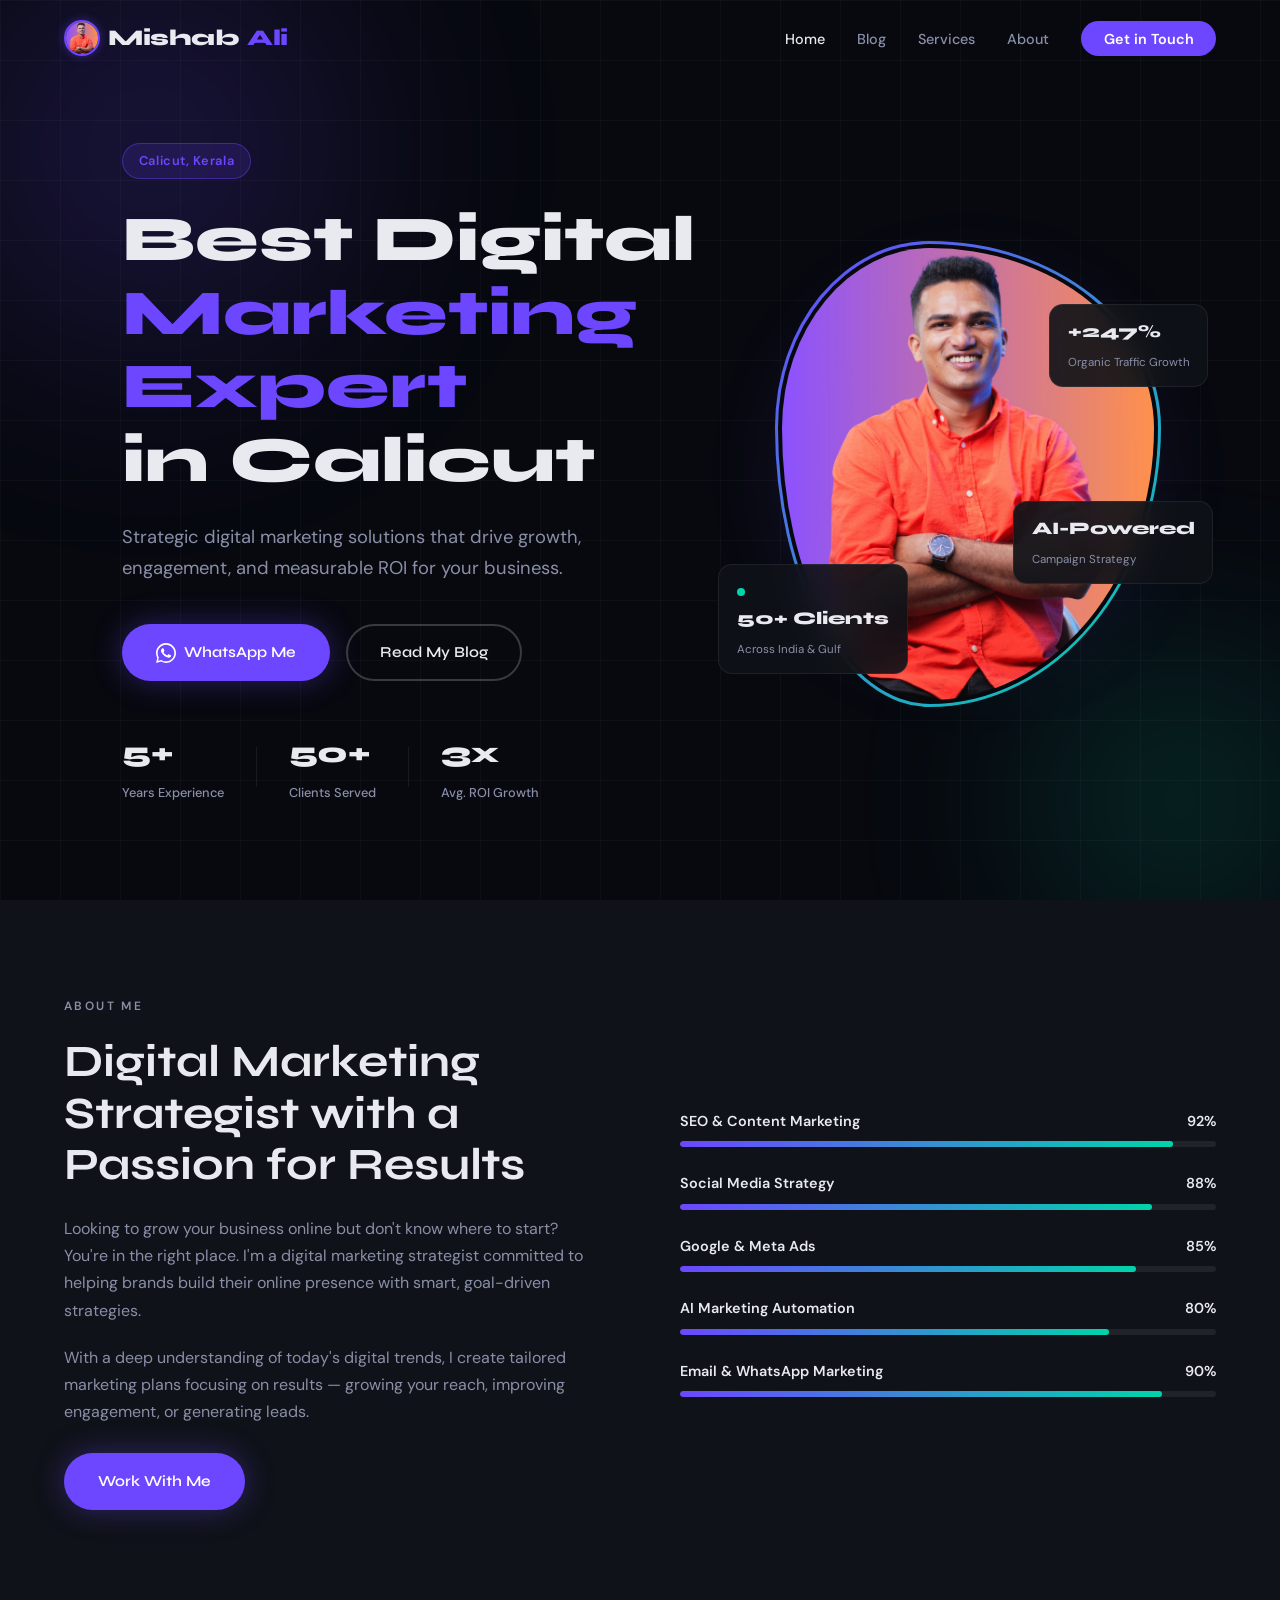
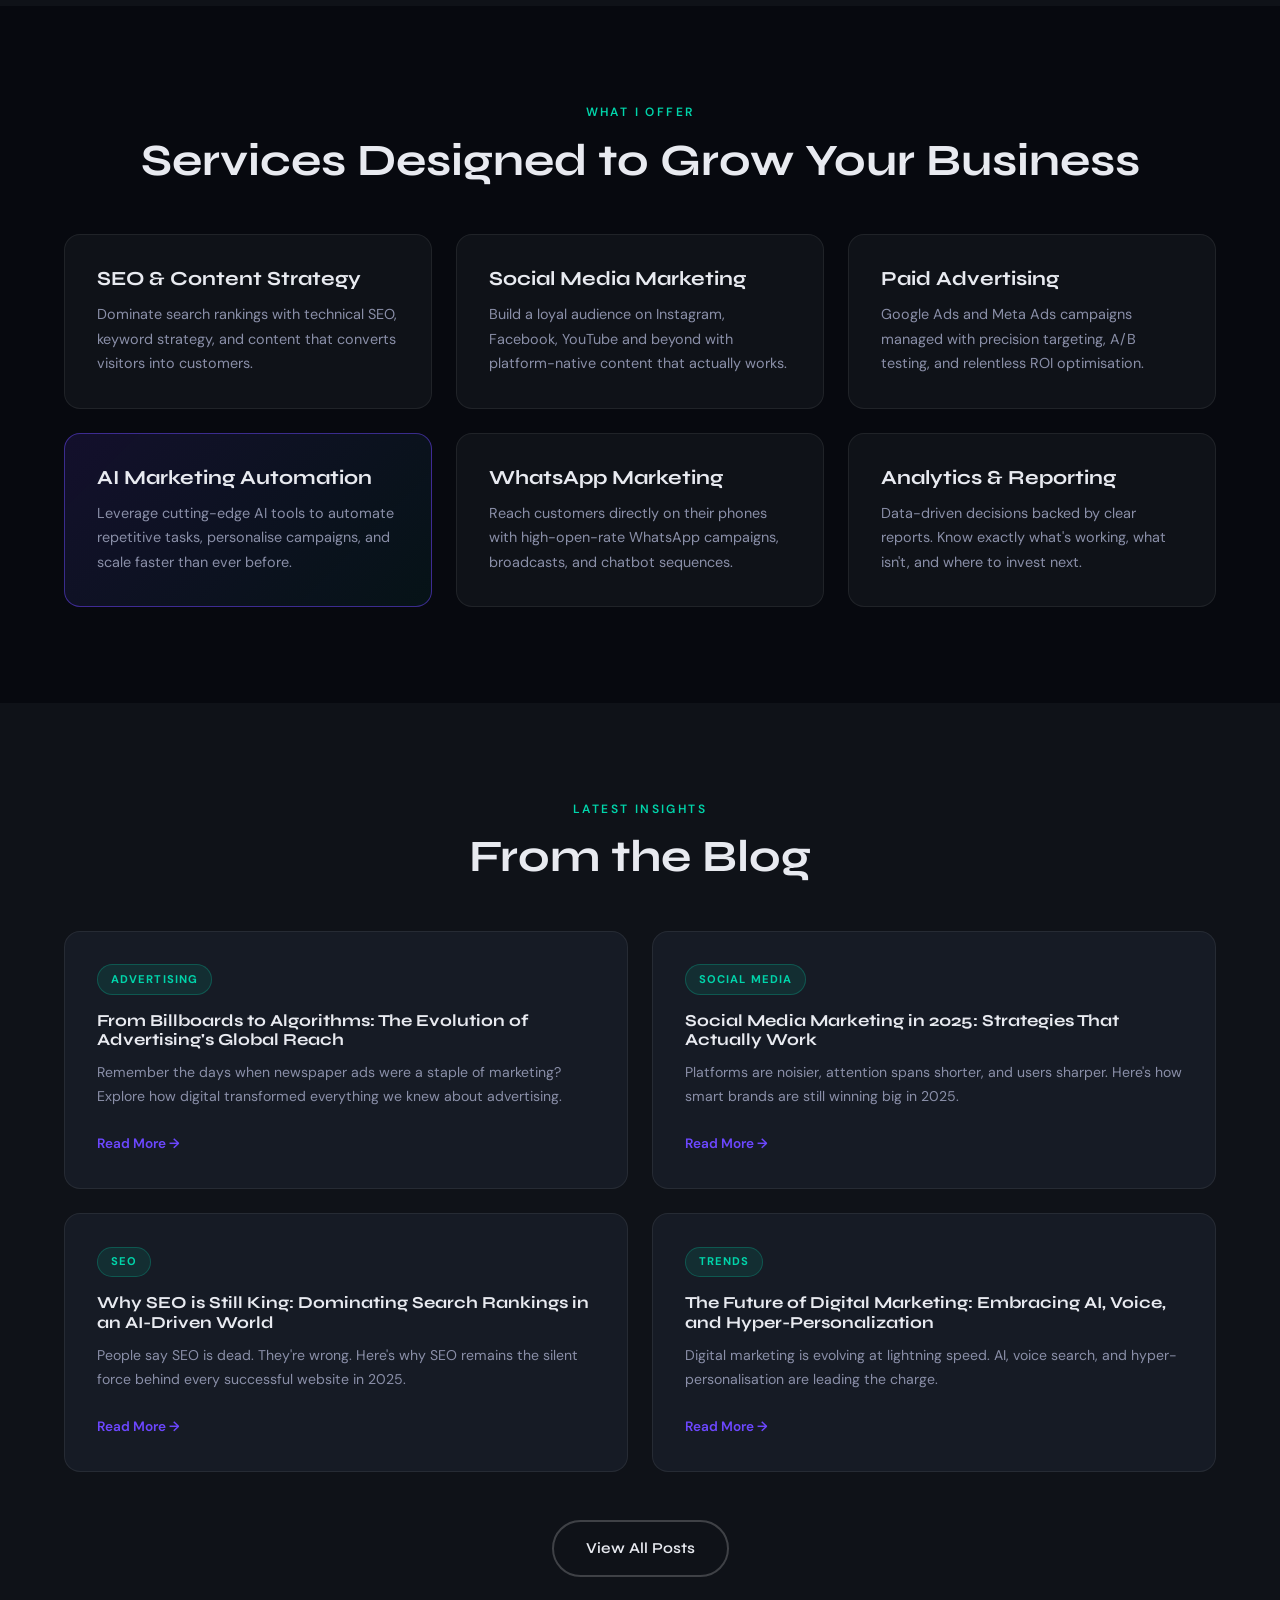
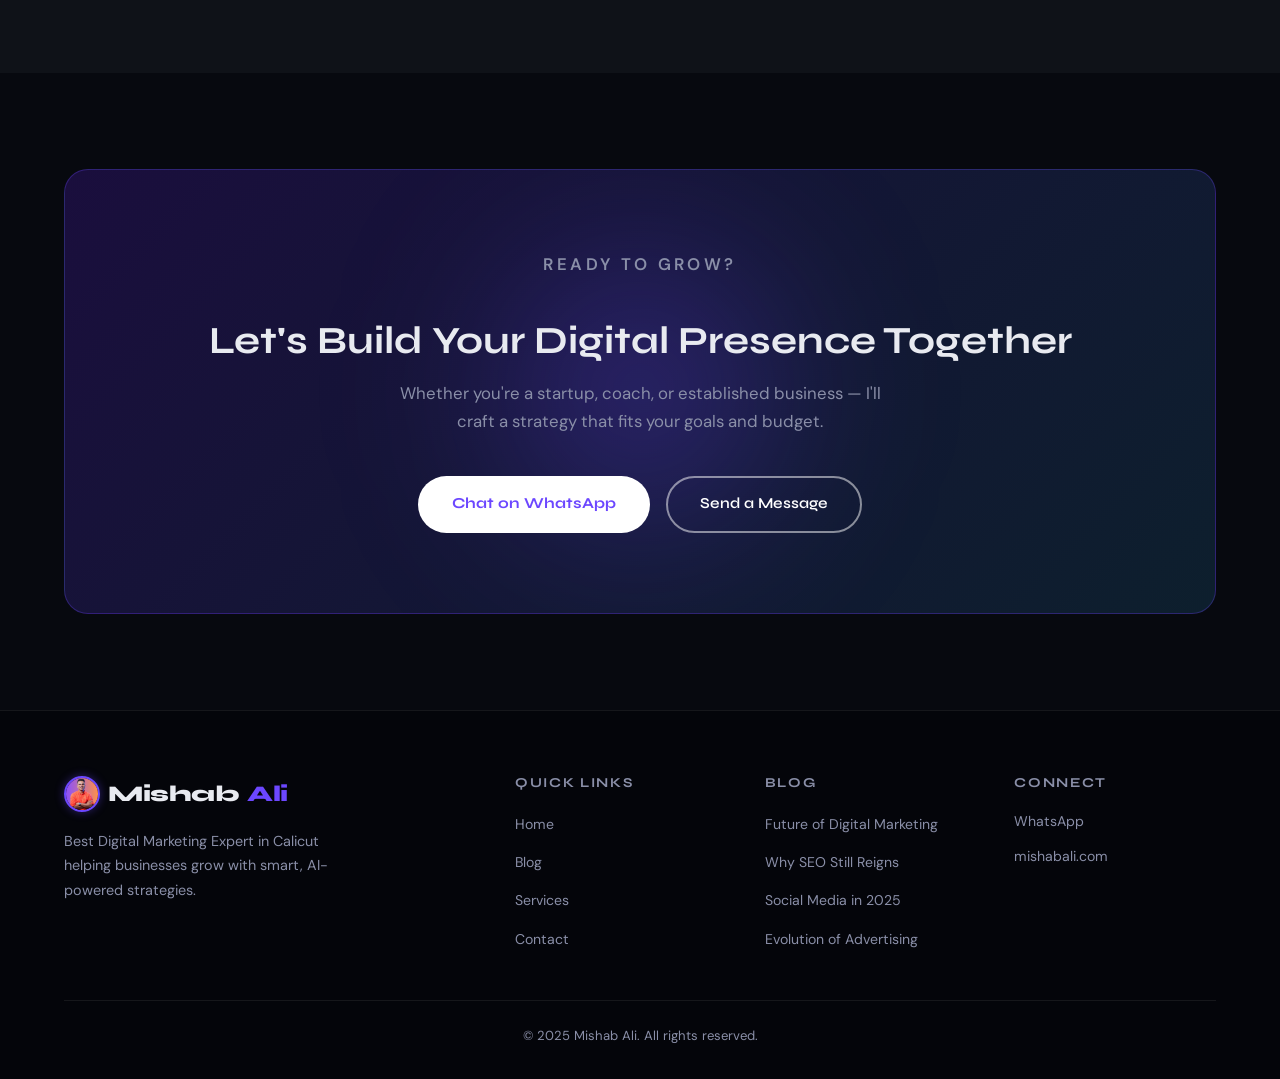
==== index.html @ 14d07e1b "Update index.html blog" ====
<!DOCTYPE html>
<html lang="en">
<head>
  <meta charset="UTF-8" />
  <meta name="viewport" content="width=device-width, initial-scale=1.0" />
  <meta name="description" content="Best Digital Marketing Expert in Calicut – Mishab Ali. Strategic digital marketing solutions that drive growth, engagement, and measurable ROI." />
  <meta name="keywords" content="digital marketing expert calicut, freelance digital marketing strategist calicut, SEO, social media marketing Kerala" />
  <meta property="og:title" content="Mishab Ali – Digital Marketing Expert in Calicut" />
  <meta property="og:description" content="Strategic digital marketing solutions that drive growth, engagement, and measurable ROI." />
  <meta property="og:type" content="website" />
  <title>Mishab Ali | Best Digital Marketing Expert in Calicut</title>
  <link rel="icon" type="image/png" href="[data-uri]" />
  <link rel="preconnect" href="https://fonts.googleapis.com" />
  <link href="https://fonts.googleapis.com/css2?family=Syne:wght@400;600;700;800&family=DM+Sans:ital,wght@0,300;0,400;0,500;1,300&display=swap" rel="stylesheet" />
  <style>
:root {
  --clr-bg: #07090f;
  --clr-surface: #0f1218;
  --clr-surface2: #161b25;
  --clr-accent: #6c47ff;
  --clr-accent2: #00d4aa;
  --clr-text: #e8eaf0;
  --clr-muted: #8a8fa8;
  --clr-border: rgba(255,255,255,0.07);
  --font-display: 'Syne', sans-serif;
  --font-body: 'DM Sans', sans-serif;
  --radius: 16px;
  --transition: 0.3s cubic-bezier(0.4,0,0.2,1);
}

*, *::before, *::after { box-sizing: border-box; margin: 0; padding: 0; }
html { scroll-behavior: smooth; font-size: 16px; }
body {
  background: var(--clr-bg);
  color: var(--clr-text);
  font-family: var(--font-body);
  line-height: 1.7;
  overflow-x: hidden;
}
a { color: inherit; text-decoration: none; }
img { max-width: 100%; display: block; }
ul { list-style: none; }

.container { width: 90%; max-width: 1200px; margin: 0 auto; }
.section { padding: 6rem 0; }
.center { text-align: center; }

h1, h2, h3, h4 { font-family: var(--font-display); line-height: 1.15; }
h1 { font-size: clamp(2.4rem, 5vw, 4.2rem); font-weight: 800; }
h2 { font-size: clamp(1.8rem, 3.5vw, 2.8rem); font-weight: 700; }
h3 { font-size: 1.25rem; font-weight: 700; }

.section-label {
  font-size: 0.75rem; font-weight: 600; letter-spacing: 0.2em;
  text-transform: uppercase; color: var(--clr-accent2);
  margin-bottom: 0.75rem; display: block;
}
.section-title { margin-bottom: 3rem; color: var(--clr-text); }
.accent { color: var(--clr-accent); }

.btn {
  display: inline-flex; align-items: center; gap: 0.5rem;
  padding: 0.85rem 2rem; border-radius: 50px;
  font-family: var(--font-display); font-weight: 600; font-size: 0.95rem;
  cursor: pointer; transition: var(--transition); border: 2px solid transparent; white-space: nowrap;
}
.btn-primary { background: var(--clr-accent); color: #fff; box-shadow: 0 0 30px rgba(108,71,255,0.35); }
.btn-primary:hover { background: #7e5fff; box-shadow: 0 0 45px rgba(108,71,255,0.55); transform: translateY(-2px); }
.btn-outline { border-color: rgba(255,255,255,0.2); color: var(--clr-text); background: transparent; }
.btn-outline:hover { border-color: var(--clr-accent); color: var(--clr-accent); transform: translateY(-2px); }
.btn-white { background: #fff; color: var(--clr-accent); font-weight: 700; }
.btn-white:hover { background: #f0edff; transform: translateY(-2px); }
.btn-outline-white { border-color: rgba(255,255,255,0.5); color: #fff; }
.btn-outline-white:hover { border-color: #fff; background: rgba(255,255,255,0.1); transform: translateY(-2px); }

/* NAVBAR */
.navbar {
  position: fixed; top: 0; left: 0; right: 0; z-index: 1000;
  padding: 1.2rem 0; transition: var(--transition);
}
.navbar.scrolled {
  background: rgba(7,9,15,0.92); backdrop-filter: blur(20px);
  padding: 0.8rem 0; border-bottom: 1px solid var(--clr-border);
}
.nav-inner {
  width: 90%; max-width: 1200px; margin: 0 auto;
  display: flex; align-items: center; justify-content: space-between;
}
.logo {
  font-family: var(--font-display); font-size: 1.4rem; font-weight: 800;
  letter-spacing: -0.02em; color: var(--clr-text);
  display: flex; align-items: center; gap: 0.5rem;
}
.logo span { color: var(--clr-accent); }
.logo-avatar {
  width: 36px; height: 36px; border-radius: 50%;
  object-fit: cover; object-position: top center;
  border: 2px solid var(--clr-accent);
  box-shadow: 0 0 10px rgba(108,71,255,0.4);
}
.nav-links { display: flex; align-items: center; gap: 2rem; }
.nav-links a { font-weight: 500; font-size: 0.9rem; color: var(--clr-muted); transition: color var(--transition); }
.nav-links a:hover, .nav-links a.active { color: var(--clr-text); }
.nav-cta {
  background: var(--clr-accent); color: #fff !important;
  padding: 0.55rem 1.4rem; border-radius: 50px; font-weight: 600 !important;
  transition: background var(--transition), box-shadow var(--transition) !important;
}
.nav-cta:hover { background: #7e5fff !important; box-shadow: 0 0 20px rgba(108,71,255,0.4); }
.hamburger { display: none; flex-direction: column; gap: 5px; background: none; border: none; cursor: pointer; padding: 0.5rem; }
.hamburger span { display: block; width: 24px; height: 2px; background: var(--clr-text); border-radius: 2px; transition: var(--transition); }

/* HERO */
.hero {
  min-height: 100vh; display: grid;
  grid-template-columns: 1fr auto;
  align-items: center;
  gap: 4rem;
  padding: 8rem 5% 5rem;
  position: relative; overflow: hidden;
  max-width: 1200px; margin: 0 auto;
}
.hero-bg {
  position: fixed; inset: 0; z-index: -1; pointer-events: none;
}
.blob {
  position: absolute; border-radius: 50%; filter: blur(100px); opacity: 0.25;
}
.blob-1 {
  width: 600px; height: 600px;
  background: radial-gradient(circle, var(--clr-accent), transparent 70%);
  top: -150px; left: -150px;
  animation: blobFloat 8s ease-in-out infinite alternate;
}
.blob-2 {
  width: 400px; height: 400px;
  background: radial-gradient(circle, var(--clr-accent2), transparent 70%);
  bottom: -100px; right: -100px;
  animation: blobFloat 10s ease-in-out infinite alternate-reverse;
}
@keyframes blobFloat {
  from { transform: translate(0,0) scale(1); }
  to   { transform: translate(30px, 40px) scale(1.1); }
}
.grid-overlay {
  position: fixed; inset: 0; z-index: -1;
  background-image:
    linear-gradient(rgba(255,255,255,0.03) 1px, transparent 1px),
    linear-gradient(90deg, rgba(255,255,255,0.03) 1px, transparent 1px);
  background-size: 60px 60px;
}

.hero-content { position: relative; z-index: 1; max-width: 620px; }
.hero-badge {
  display: inline-block; background: rgba(108,71,255,0.15);
  border: 1px solid rgba(108,71,255,0.4); color: var(--clr-accent);
  padding: 0.4rem 1rem; border-radius: 50px; font-size: 0.8rem; font-weight: 600;
  margin-bottom: 1.5rem; letter-spacing: 0.05em;
  animation: fadeUp 0.6s ease both;
}
.hero-title { margin-bottom: 1.5rem; animation: fadeUp 0.6s 0.1s ease both; }
.hero-sub {
  font-size: 1.15rem; color: var(--clr-muted); max-width: 500px;
  margin-bottom: 2.5rem; animation: fadeUp 0.6s 0.2s ease both;
}
.hero-actions {
  display: flex; gap: 1rem; flex-wrap: wrap; margin-bottom: 3rem;
  animation: fadeUp 0.6s 0.3s ease both;
}
.hero-stats {
  display: flex; align-items: center; gap: 2rem;
  animation: fadeUp 0.6s 0.4s ease both;
}
.stat { text-align: left; }
.stat strong { display: block; font-family: var(--font-display); font-size: 1.8rem; font-weight: 800; color: var(--clr-text); }
.stat span { font-size: 0.8rem; color: var(--clr-muted); font-weight: 500; }
.stat-divider { width: 1px; height: 40px; background: var(--clr-border); }

/* HERO PHOTO */
.hero-photo-wrap {
  position: relative; z-index: 1;
  animation: fadeUp 0.8s 0.3s ease both;
  flex-shrink: 0;
}
.hero-photo-ring {
  position: relative;
  width: 380px; height: 460px;
}
.hero-photo-ring::before {
  content: '';
  position: absolute;
  inset: -3px;
  border-radius: 40% 60% 60% 40% / 40% 40% 60% 60%;
  background: linear-gradient(135deg, var(--clr-accent), var(--clr-accent2), var(--clr-accent));
  background-size: 200% 200%;
  animation: gradientShift 4s ease infinite, morphShape 8s ease-in-out infinite;
  z-index: 0;
}
@keyframes gradientShift {
  0%,100% { background-position: 0% 50%; }
  50% { background-position: 100% 50%; }
}
@keyframes morphShape {
  0%,100% { border-radius: 40% 60% 60% 40% / 40% 40% 60% 60%; }
  33% { border-radius: 60% 40% 40% 60% / 60% 60% 40% 40%; }
  66% { border-radius: 50% 50% 60% 40% / 40% 60% 50% 50%; }
}
.hero-photo {
  position: relative; z-index: 1;
  width: 100%; height: 100%;
  object-fit: cover;
  object-position: center top;
  border-radius: 40% 60% 60% 40% / 40% 40% 60% 60%;
  animation: morphShape 8s ease-in-out infinite;
  border: 4px solid transparent;
  background: var(--clr-bg);
}
.hero-photo-glow {
  position: absolute;
  inset: -20px;
  border-radius: 50%;
  background: radial-gradient(circle, rgba(108,71,255,0.3), transparent 70%);
  filter: blur(30px);
  z-index: -1;
  animation: blobFloat 6s ease-in-out infinite alternate;
}

/* Floating stat cards around photo */
.float-card {
  position: absolute;
  background: rgba(15,18,24,0.9);
  backdrop-filter: blur(16px);
  border: 1px solid var(--clr-border);
  border-radius: 14px;
  padding: 0.75rem 1.1rem;
  z-index: 10;
  animation: floatCard 4s ease-in-out infinite alternate;
  white-space: nowrap;
}
.float-card.card-a { bottom: 30px; left: -60px; animation-delay: 0s; }
.float-card.card-b { top: 60px; right: -50px; animation-delay: 1.5s; }
.float-card.card-c { bottom: 120px; right: -55px; animation-delay: 0.8s; }
@keyframes floatCard {
  from { transform: translateY(0px); }
  to   { transform: translateY(-10px); }
}
.float-card strong {
  display: block; font-family: var(--font-display); font-size: 1.1rem;
  font-weight: 800; color: var(--clr-text);
}
.float-card span { font-size: 0.72rem; color: var(--clr-muted); }
.float-card .dot {
  width: 8px; height: 8px; border-radius: 50%;
  background: var(--clr-accent2); display: inline-block;
  margin-right: 0.4rem; animation: pulse 2s infinite;
}
@keyframes pulse {
  0%,100% { opacity:1; transform:scale(1); }
  50% { opacity:0.5; transform:scale(1.4); }
}

/* ABOUT */
.about { background: var(--clr-surface); }
.about-grid { display: grid; grid-template-columns: 1fr 1fr; gap: 5rem; align-items: center; }
.about-text h2 { margin-bottom: 1.5rem; }
.about-text p { color: var(--clr-muted); margin-bottom: 1.25rem; }
.about-text .btn { margin-top: 0.5rem; }
.about-skills { display: flex; flex-direction: column; gap: 1.5rem; }
.skill-label { display: flex; justify-content: space-between; font-size: 0.9rem; font-weight: 600; margin-bottom: 0.5rem; color: var(--clr-text); }
.skill-bar { height: 6px; background: rgba(255,255,255,0.07); border-radius: 50px; overflow: hidden; }
.skill-fill {
  height: 100%; width: 0;
  background: linear-gradient(90deg, var(--clr-accent), var(--clr-accent2));
  border-radius: 50px; transition: width 1.5s cubic-bezier(0.4,0,0.2,1);
}
.skill-fill.animated { width: var(--w); }

/* SERVICES */
.services { background: var(--clr-bg); }
.services-grid { display: grid; grid-template-columns: repeat(3, 1fr); gap: 1.5rem; }
.service-card {
  background: var(--clr-surface); border: 1px solid var(--clr-border);
  border-radius: var(--radius); padding: 2rem; transition: var(--transition);
}
.service-card:hover {
  border-color: rgba(108,71,255,0.4); background: rgba(108,71,255,0.06);
  transform: translateY(-4px); box-shadow: 0 20px 60px rgba(0,0,0,0.3);
}
.service-card.featured {
  border-color: rgba(108,71,255,0.5);
  background: linear-gradient(135deg, rgba(108,71,255,0.12), rgba(0,212,170,0.05));
}
.service-card h3 { margin-bottom: 0.75rem; }
.service-card p { color: var(--clr-muted); font-size: 0.9rem; }

/* BLOG */
.blog-preview { background: var(--clr-surface); }
.blog-grid { display: grid; grid-template-columns: repeat(2, 1fr); gap: 1.5rem; }
.blog-card {
  background: var(--clr-surface2); border: 1px solid var(--clr-border);
  border-radius: var(--radius); padding: 2rem; transition: var(--transition);
}
.blog-card:hover { border-color: rgba(108,71,255,0.4); transform: translateY(-4px); box-shadow: 0 20px 60px rgba(0,0,0,0.25); }
.blog-tag {
  display: inline-block; background: rgba(0,212,170,0.1); color: var(--clr-accent2);
  border: 1px solid rgba(0,212,170,0.25); font-size: 0.7rem; font-weight: 700;
  letter-spacing: 0.1em; text-transform: uppercase; padding: 0.3rem 0.8rem;
  border-radius: 50px; margin-bottom: 1rem;
}
.blog-card h3 { font-size: 1.05rem; margin-bottom: 0.75rem; }
.blog-card h3 a:hover { color: var(--clr-accent); }
.blog-card p { color: var(--clr-muted); font-size: 0.88rem; margin-bottom: 1.25rem; }
.read-more { color: var(--clr-accent); font-size: 0.85rem; font-weight: 600; transition: gap var(--transition); }
.read-more:hover { letter-spacing: 0.02em; }

/* CTA */
.cta-section { background: var(--clr-bg); }
.cta-box {
  position: relative; overflow: hidden;
  background: linear-gradient(135deg, #1a0e3d 0%, #0d1f2d 100%);
  border: 1px solid rgba(108,71,255,0.3); border-radius: 24px;
  padding: 5rem; text-align: center;
}
.cta-blob {
  position: absolute; width: 400px; height: 400px;
  background: radial-gradient(circle, rgba(108,71,255,0.4), transparent 70%);
  top: 50%; left: 50%; transform: translate(-50%,-50%);
  filter: blur(80px); pointer-events: none;
}
.cta-box h2 { font-size: clamp(1.6rem, 3vw, 2.4rem); margin-bottom: 1rem; position: relative; }
.cta-box p { color: var(--clr-muted); max-width: 500px; margin: 0 auto 2.5rem; position: relative; font-size: 1.05rem; }
.cta-box .section-label { position: relative; }
.cta-actions { display: flex; gap: 1rem; justify-content: center; flex-wrap: wrap; position: relative; }

/* FOOTER */
.footer { background: #04050a; border-top: 1px solid var(--clr-border); padding: 4rem 0 2rem; }
.footer-grid { display: grid; grid-template-columns: 2fr 1fr 1fr 1fr; gap: 3rem; margin-bottom: 3rem; }
.footer-brand p { color: var(--clr-muted); font-size: 0.9rem; margin-top: 1rem; max-width: 280px; }
.footer-brand .logo { margin-bottom: 0.5rem; }
.footer-links h4 {
  font-family: var(--font-display); font-size: 0.85rem; font-weight: 700;
  text-transform: uppercase; letter-spacing: 0.12em; color: var(--clr-muted); margin-bottom: 1.2rem;
}
.footer-links ul { display: flex; flex-direction: column; gap: 0.7rem; }
.footer-links a { color: var(--clr-muted); font-size: 0.88rem; transition: color var(--transition); }
.footer-links a:hover { color: var(--clr-accent); }
.footer-contact h4 {
  font-family: var(--font-display); font-size: 0.85rem; font-weight: 700;
  text-transform: uppercase; letter-spacing: 0.12em; color: var(--clr-muted); margin-bottom: 1.2rem;
}
.social-link { display: block; color: var(--clr-muted); font-size: 0.88rem; margin-bottom: 0.7rem; transition: color var(--transition); }
.social-link:hover { color: var(--clr-accent2); }
.footer-bottom { border-top: 1px solid var(--clr-border); padding-top: 1.5rem; text-align: center; color: var(--clr-muted); font-size: 0.82rem; }

/* ANIMATIONS */
@keyframes fadeUp {
  from { opacity: 0; transform: translateY(24px); }
  to   { opacity: 1; transform: translateY(0); }
}
.reveal { opacity: 0; transform: translateY(30px); transition: opacity 0.7s ease, transform 0.7s ease; }
.reveal.visible { opacity: 1; transform: none; }

/* RESPONSIVE */
@media (max-width: 1100px) {
  .hero { grid-template-columns: 1fr; justify-items: center; text-align: center; }
  .hero-photo-wrap { display: none; }
  .hero-stats { justify-content: center; }
  .hero-actions { justify-content: center; }
  .services-grid { grid-template-columns: repeat(2, 1fr); }
  .footer-grid { grid-template-columns: 1fr 1fr; }
}
@media (max-width: 768px) {
  .nav-links {
    position: fixed; top: 0; right: -100%; width: 280px; height: 100vh;
    background: rgba(7,9,15,0.98); backdrop-filter: blur(20px);
    flex-direction: column; justify-content: center; padding: 2rem;
    transition: right var(--transition); border-left: 1px solid var(--clr-border);
  }
  .nav-links.open { right: 0; }
  .hamburger { display: flex; z-index: 1001; }
  .hero { padding: 7rem 5% 4rem; }
  .hero-stats { gap: 1rem; }
  .about-grid { grid-template-columns: 1fr; gap: 3rem; }
  .services-grid { grid-template-columns: 1fr; }
  .blog-grid { grid-template-columns: 1fr; }
  .cta-box { padding: 3rem 1.5rem; }
  .footer-grid { grid-template-columns: 1fr 1fr; }
}
@media (max-width: 480px) {
  .footer-grid { grid-template-columns: 1fr; }
  .hero-actions { flex-direction: column; }
}
</style>
</head>
<body>

  <!-- NAV -->
  <nav class="navbar" id="navbar">
    <div class="nav-inner">
      <a href="index.html" class="logo">
        <img src="[data-uri]" alt="Mishab Ali" class="logo-avatar" />
        Mishab<span>Ali</span>
      </a>
      <ul class="nav-links" id="navLinks">
        <li><a href="index.html" class="active">Home</a></li>
        <li><a href="blog/index.html">Blog</a></li>
        <li><a href="#services">Services</a></li>
        <li><a href="#about">About</a></li>
        <li><a href="contact/index.html" class="nav-cta">Get in Touch</a></li>
      </ul>
      <button class="hamburger" id="hamburger" aria-label="Toggle menu">
        <span></span><span></span><span></span>
      </button>
    </div>
  </nav>

  <!-- HERO -->
  <div class="hero-bg">
    <div class="blob blob-1"></div>
    <div class="blob blob-2"></div>
    <div class="grid-overlay"></div>
  </div>

  <section style="min-height:100vh; display:flex; align-items:center; padding: 8rem 5% 5rem;">
    <div style="width:90%; max-width:1200px; margin:0 auto; display:grid; grid-template-columns:1fr auto; gap:4rem; align-items:center;">
      
      <div class="hero-content">
        <div class="hero-badge">Calicut, Kerala</div>
        <h1 class="hero-title">
          Best Digital<br />
          <span class="accent">Marketing Expert</span><br />
          in Calicut
        </h1>
        <p class="hero-sub">
          Strategic digital marketing solutions that drive growth,
          engagement, and measurable ROI for your business.
        </p>
        <div class="hero-actions">
          <a href="https://wa.me/919747407450" class="btn btn-primary" target="_blank" rel="noopener">
            <svg width="20" height="20" fill="currentColor" viewBox="0 0 24 24"><path d="M17.472 14.382c-.297-.149-1.758-.867-2.03-.967-.273-.099-.471-.148-.67.15-.197.297-.767.966-.94 1.164-.173.199-.347.223-.644.075-.297-.15-1.255-.463-2.39-1.475-.883-.788-1.48-1.761-1.653-2.059-.173-.297-.018-.458.13-.606.134-.133.298-.347.446-.52.149-.174.198-.298.298-.497.099-.198.05-.371-.025-.52-.075-.149-.669-1.612-.916-2.207-.242-.579-.487-.5-.669-.51-.173-.008-.371-.01-.57-.01-.198 0-.52.074-.792.372-.272.297-1.04 1.016-1.04 2.479 0 1.462 1.065 2.875 1.213 3.074.149.198 2.096 3.2 5.077 4.487.709.306 1.262.489 1.694.625.712.227 1.36.195 1.871.118.571-.085 1.758-.719 2.006-1.413.248-.694.248-1.289.173-1.413-.074-.124-.272-.198-.57-.347z"/><path d="M12 0C5.373 0 0 5.373 0 12c0 2.125.555 4.122 1.529 5.855L.057 23.882l6.197-1.623A11.94 11.94 0 0012 24c6.627 0 12-5.373 12-12S18.627 0 12 0zm0 22c-1.937 0-3.746-.524-5.303-1.437l-.38-.225-3.938 1.032 1.05-3.83-.247-.393A9.96 9.96 0 012 12C2 6.477 6.477 2 12 2s10 4.477 10 10-4.477 10-10 10z"/></svg>
            WhatsApp Me
          </a>
          <a href="blog/index.html" class="btn btn-outline">Read My Blog</a>
        </div>
        <div class="hero-stats">
          <div class="stat"><strong>5+</strong><span>Years Experience</span></div>
          <div class="stat-divider"></div>
          <div class="stat"><strong>50+</strong><span>Clients Served</span></div>
          <div class="stat-divider"></div>
          <div class="stat"><strong>3x</strong><span>Avg. ROI Growth</span></div>
        </div>
      </div>

      <!-- HERO PHOTO -->
      <div class="hero-photo-wrap">
        <div class="hero-photo-ring">
          <div class="hero-photo-glow"></div>
          <img 
            src="[data-uri]" 
            alt="Mishab Ali – Digital Marketing Expert in Calicut" 
            class="hero-photo"
          />
        </div>
        <div class="float-card card-a">
          <span class="dot"></span><strong>50+ Clients</strong>
          <span>Across India & Gulf</span>
        </div>
        <div class="float-card card-b">
          <strong>+247%</strong>
          <span>Organic Traffic Growth</span>
        </div>
        <div class="float-card card-c">
          <strong>AI-Powered</strong>
          <span>Campaign Strategy</span>
        </div>
      </div>

    </div>
  </section>

  <!-- ABOUT -->
  <section class="about section" id="about">
    <div class="container">
      <div class="about-grid">
        <div class="about-text reveal">
          <p class="section-label">About Me</p>
          <h2>Digital Marketing Strategist with a Passion for Results</h2>
          <p>Looking to grow your business online but don't know where to start? You're in the right place. I'm a digital marketing strategist committed to helping brands build their online presence with smart, goal-driven strategies.</p>
          <p>With a deep understanding of today's digital trends, I create tailored marketing plans focusing on results — growing your reach, improving engagement, or generating leads.</p>
          <a href="contact/index.html" class="btn btn-primary">Work With Me</a>
        </div>
        <div class="about-skills reveal">
          <div class="skill-item">
            <div class="skill-label"><span>SEO & Content Marketing</span><span>92%</span></div>
            <div class="skill-bar"><div class="skill-fill" style="--w:92%"></div></div>
          </div>
          <div class="skill-item">
            <div class="skill-label"><span>Social Media Strategy</span><span>88%</span></div>
            <div class="skill-bar"><div class="skill-fill" style="--w:88%"></div></div>
          </div>
          <div class="skill-item">
            <div class="skill-label"><span>Google & Meta Ads</span><span>85%</span></div>
            <div class="skill-bar"><div class="skill-fill" style="--w:85%"></div></div>
          </div>
          <div class="skill-item">
            <div class="skill-label"><span>AI Marketing Automation</span><span>80%</span></div>
            <div class="skill-bar"><div class="skill-fill" style="--w:80%"></div></div>
          </div>
          <div class="skill-item">
            <div class="skill-label"><span>Email & WhatsApp Marketing</span><span>90%</span></div>
            <div class="skill-bar"><div class="skill-fill" style="--w:90%"></div></div>
          </div>
        </div>
      </div>
    </div>
  </section>

  <!-- SERVICES -->
  <section class="services section" id="services">
    <div class="container">
      <p class="section-label center">What I Offer</p>
      <h2 class="section-title center">Services Designed to Grow Your Business</h2>
      <div class="services-grid">
        <div class="service-card reveal"><h3>SEO & Content Strategy</h3><p>Dominate search rankings with technical SEO, keyword strategy, and content that converts visitors into customers.</p></div>
        <div class="service-card reveal"><h3>Social Media Marketing</h3><p>Build a loyal audience on Instagram, Facebook, YouTube and beyond with platform-native content that actually works.</p></div>
        <div class="service-card reveal"><h3>Paid Advertising</h3><p>Google Ads and Meta Ads campaigns managed with precision targeting, A/B testing, and relentless ROI optimisation.</p></div>
        <div class="service-card featured reveal"><h3>AI Marketing Automation</h3><p>Leverage cutting-edge AI tools to automate repetitive tasks, personalise campaigns, and scale faster than ever before.</p></div>
        <div class="service-card reveal"><h3>WhatsApp Marketing</h3><p>Reach customers directly on their phones with high-open-rate WhatsApp campaigns, broadcasts, and chatbot sequences.</p></div>
        <div class="service-card reveal"><h3>Analytics & Reporting</h3><p>Data-driven decisions backed by clear reports. Know exactly what's working, what isn't, and where to invest next.</p></div>
      </div>
    </div>
  </section>

  <!-- BLOG PREVIEW -->
  <section class="blog-preview section" id="blog">
    <div class="container">
      <p class="section-label center">Latest Insights</p>
      <h2 class="section-title center">From the Blog</h2>
      <div class="blog-grid">
        <article class="blog-card reveal">
          <div class="blog-tag">Advertising</div>
          <h3><a href="blog/evolution-of-advertising.html">From Billboards to Algorithms: The Evolution of Advertising's Global Reach</a></h3>
          <p>Remember the days when newspaper ads were a staple of marketing? Explore how digital transformed everything we knew about advertising.</p>
          <a href="blog/evolution-of-advertising.html" class="read-more">Read More →</a>
        </article>
        <article class="blog-card reveal">
          <div class="blog-tag">Social Media</div>
          <h3><a href="blog/social-media-marketing.html">Social Media Marketing in 2025: Strategies That Actually Work</a></h3>
          <p>Platforms are noisier, attention spans shorter, and users sharper. Here's how smart brands are still winning big in 2025.</p>
          <a href="blog/social-media-marketing.html" class="read-more">Read More →</a>
        </article>
        <article class="blog-card reveal">
          <div class="blog-tag">SEO</div>
          <h3><a href="blog/why-seo-still-king.html">Why SEO is Still King: Dominating Search Rankings in an AI-Driven World</a></h3>
          <p>People say SEO is dead. They're wrong. Here's why SEO remains the silent force behind every successful website in 2025.</p>
          <a href="blog/why-seo-still-king.html" class="read-more">Read More →</a>
        </article>
        <article class="blog-card reveal">
          <div class="blog-tag">Trends</div>
          <h3><a href="blog/future-digital-marketing.html">The Future of Digital Marketing: Embracing AI, Voice, and Hyper-Personalization</a></h3>
          <p>Digital marketing is evolving at lightning speed. AI, voice search, and hyper-personalisation are leading the charge.</p>
          <a href="blog/future-digital-marketing.html" class="read-more">Read More →</a>
        </article>
      </div>
      <div class="center" style="margin-top:3rem">
        <a href="blog/index.html" class="btn btn-outline">View All Posts</a>
      </div>
    </div>
  </section>

  <!-- CTA -->
  <section class="cta-section section">
    <div class="container">
      <div class="cta-box reveal">
        <div class="cta-blob"></div>
        <p class="section-label">Ready to Grow?</p>
        <h2>Let's Build Your Digital Presence Together</h2>
        <p>Whether you're a startup, coach, or established business — I'll craft a strategy that fits your goals and budget.</p>
        <div class="cta-actions">
          <a href="https://wa.me/919747407450" class="btn btn-white" target="_blank" rel="noopener">Chat on WhatsApp</a>
          <a href="contact/index.html" class="btn btn-outline-white">Send a Message</a>
        </div>
      </div>
    </div>
  </section>

  <!-- FOOTER -->
  <footer class="footer">
    <div class="container">
      <div class="footer-grid">
        <div class="footer-brand">
          <a href="index.html" class="logo">
            <img src="[data-uri]" alt="Mishab Ali" class="logo-avatar" />
            Mishab<span>Ali</span>
          </a>
          <p>Best Digital Marketing Expert in Calicut helping businesses grow with smart, AI-powered strategies.</p>
        </div>
        <div class="footer-links">
          <h4>Quick Links</h4>
          <ul>
            <li><a href="index.html">Home</a></li>
            <li><a href="blog/blog.html">Blog</a></li>
            <li><a href="#services">Services</a></li>
            <li><a href="contact/index.html">Contact</a></li>
          </ul>
        </div>
        <div class="footer-links">
          <h4>Blog</h4>
          <ul>
            <li><a href="blog/future-digital-marketing.html">Future of Digital Marketing</a></li>
            <li><a href="blog/why-seo-still-king.html">Why SEO Still Reigns</a></li>
            <li><a href="blog/social-media-marketing.html">Social Media in 2025</a></li>
            <li><a href="blog/evolution-of-advertising.html">Evolution of Advertising</a></li>
          </ul>
        </div>
        <div class="footer-contact">
          <h4>Connect</h4>
          <a href="https://wa.me/919747407450" target="_blank" rel="noopener" class="social-link">WhatsApp</a>
          <a href="https://mishabali.com" target="_blank" rel="noopener" class="social-link">mishabali.com</a>
        </div>
      </div>
      <div class="footer-bottom">
        <p>&copy; 2025 Mishab Ali. All rights reserved.</p>
      </div>
    </div>
  </footer>

  <script>
const navbar = document.getElementById('navbar');
window.addEventListener('scroll', () => {
  navbar.classList.toggle('scrolled', window.scrollY > 50);
}, { passive: true });

const hamburger = document.getElementById('hamburger');
const navLinks  = document.getElementById('navLinks');
if (hamburger && navLinks) {
  hamburger.addEventListener('click', () => {
    navLinks.classList.toggle('open');
  });
  navLinks.querySelectorAll('a').forEach(link => {
    link.addEventListener('click', () => navLinks.classList.remove('open'));
  });
}

const revealEls = document.querySelectorAll('.reveal');
const observer = new IntersectionObserver((entries) => {
  entries.forEach((entry, i) => {
    if (entry.isIntersecting) {
      setTimeout(() => entry.target.classList.add('visible'), i * 80);
      observer.unobserve(entry.target);
    }
  });
}, { threshold: 0.12 });
revealEls.forEach(el => observer.observe(el));

const skillFills = document.querySelectorAll('.skill-fill');
const skillObserver = new IntersectionObserver((entries) => {
  entries.forEach(entry => {
    if (entry.isIntersecting) {
      entry.target.classList.add('animated');
      skillObserver.unobserve(entry.target);
    }
  });
}, { threshold: 0.5 });
skillFills.forEach(fill => skillObserver.observe(fill));
  </script>
</body>
</html>
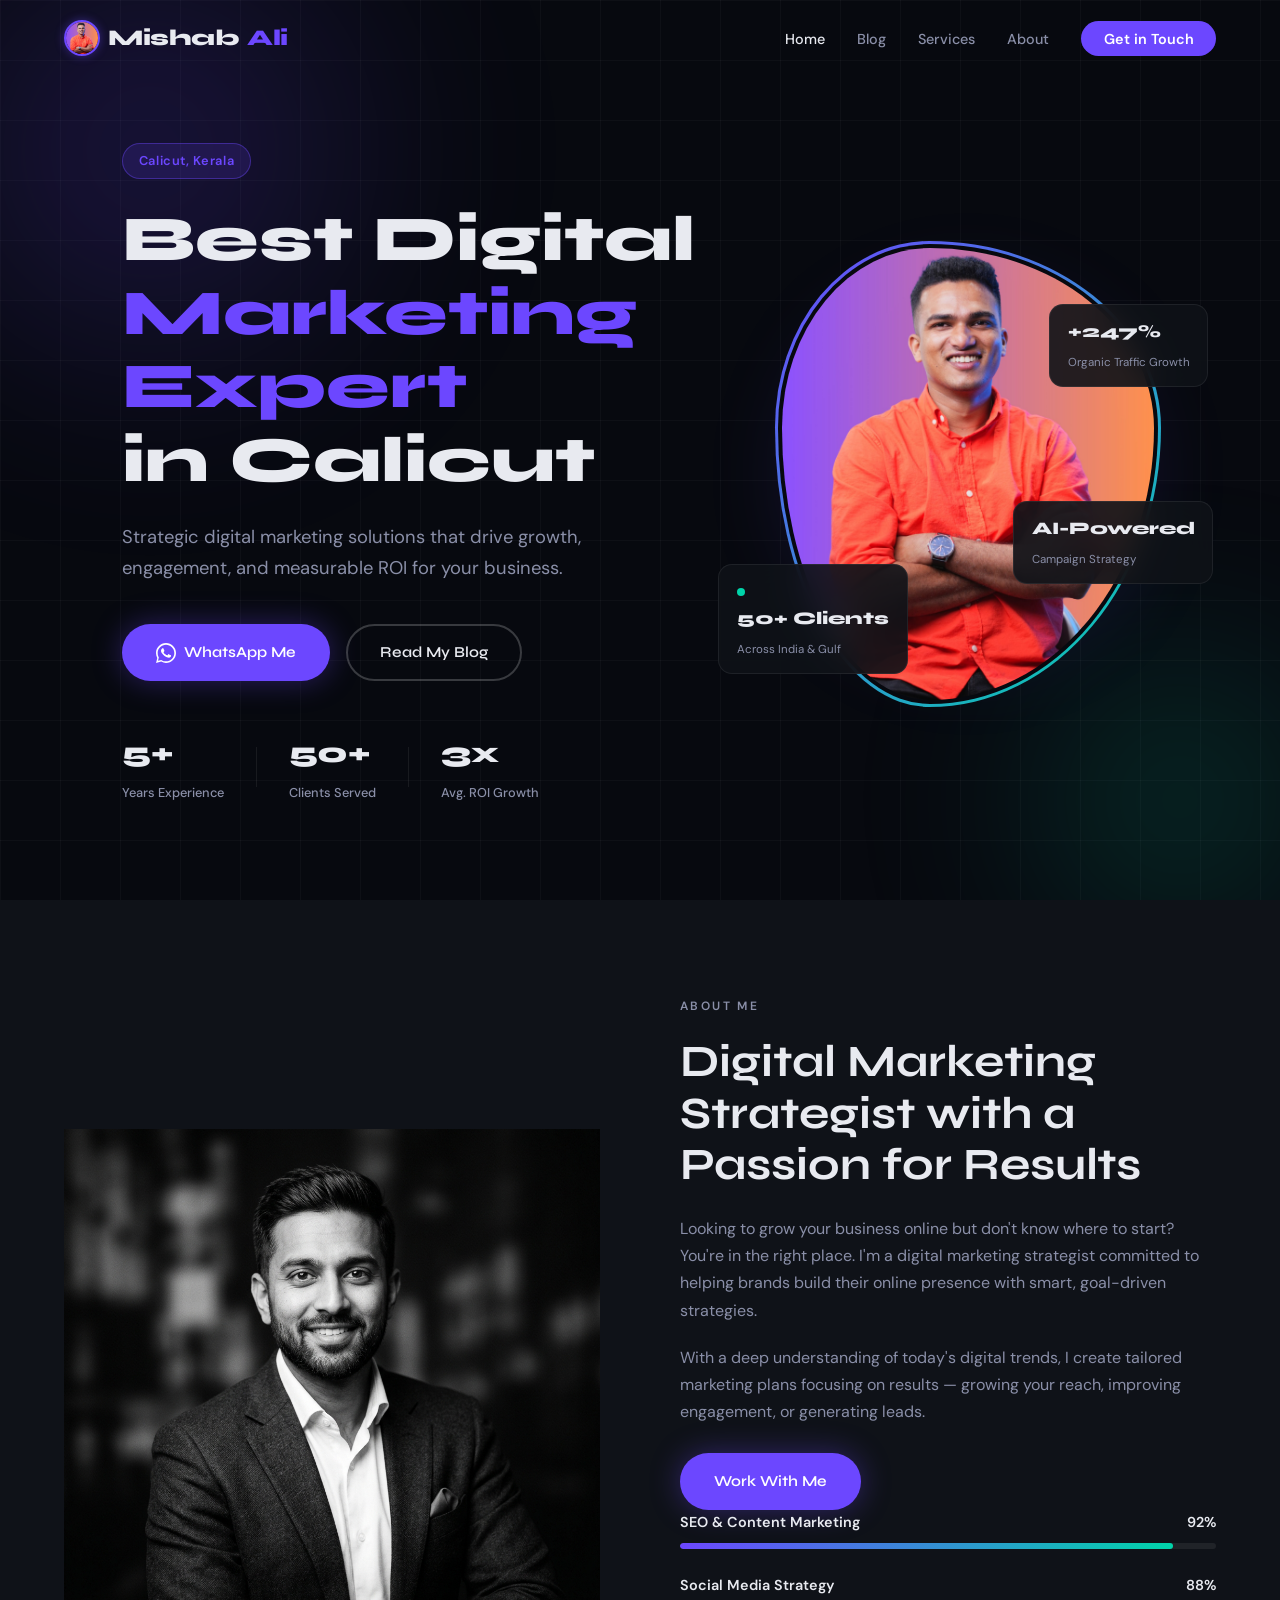
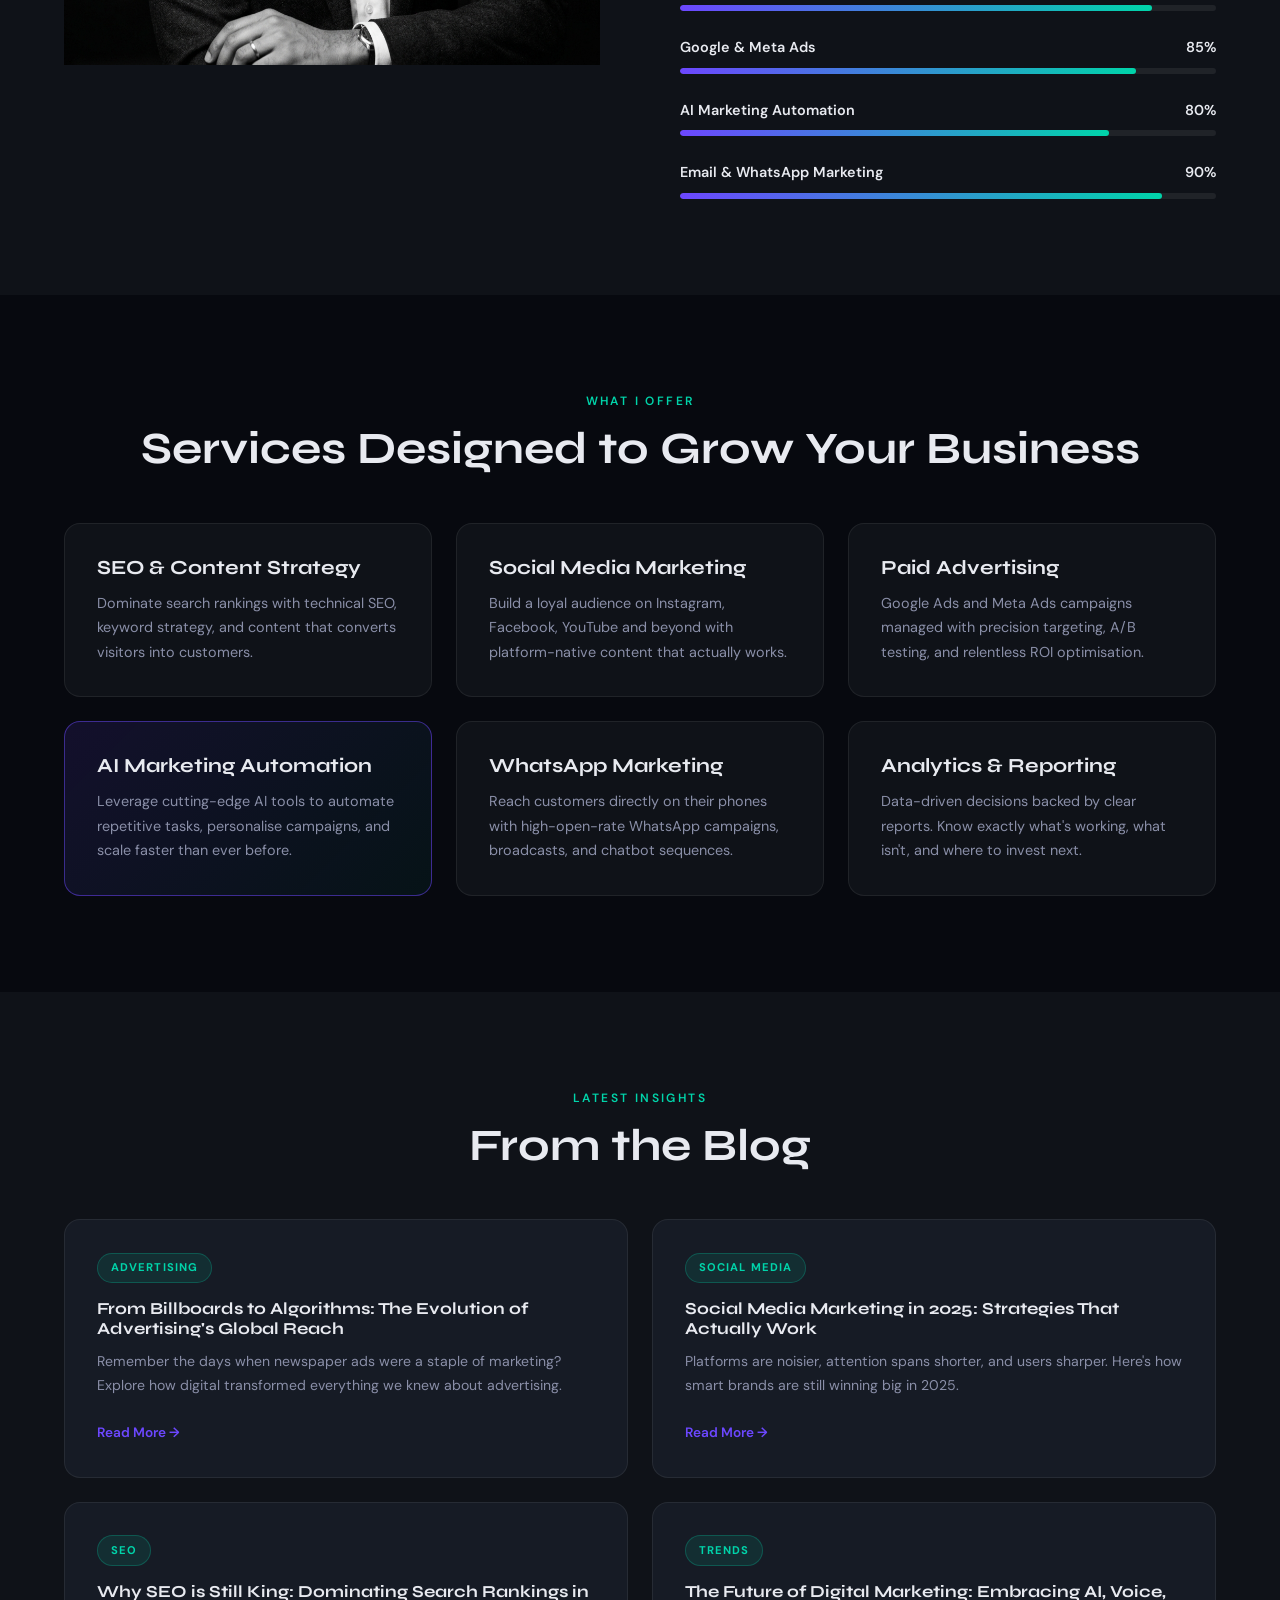
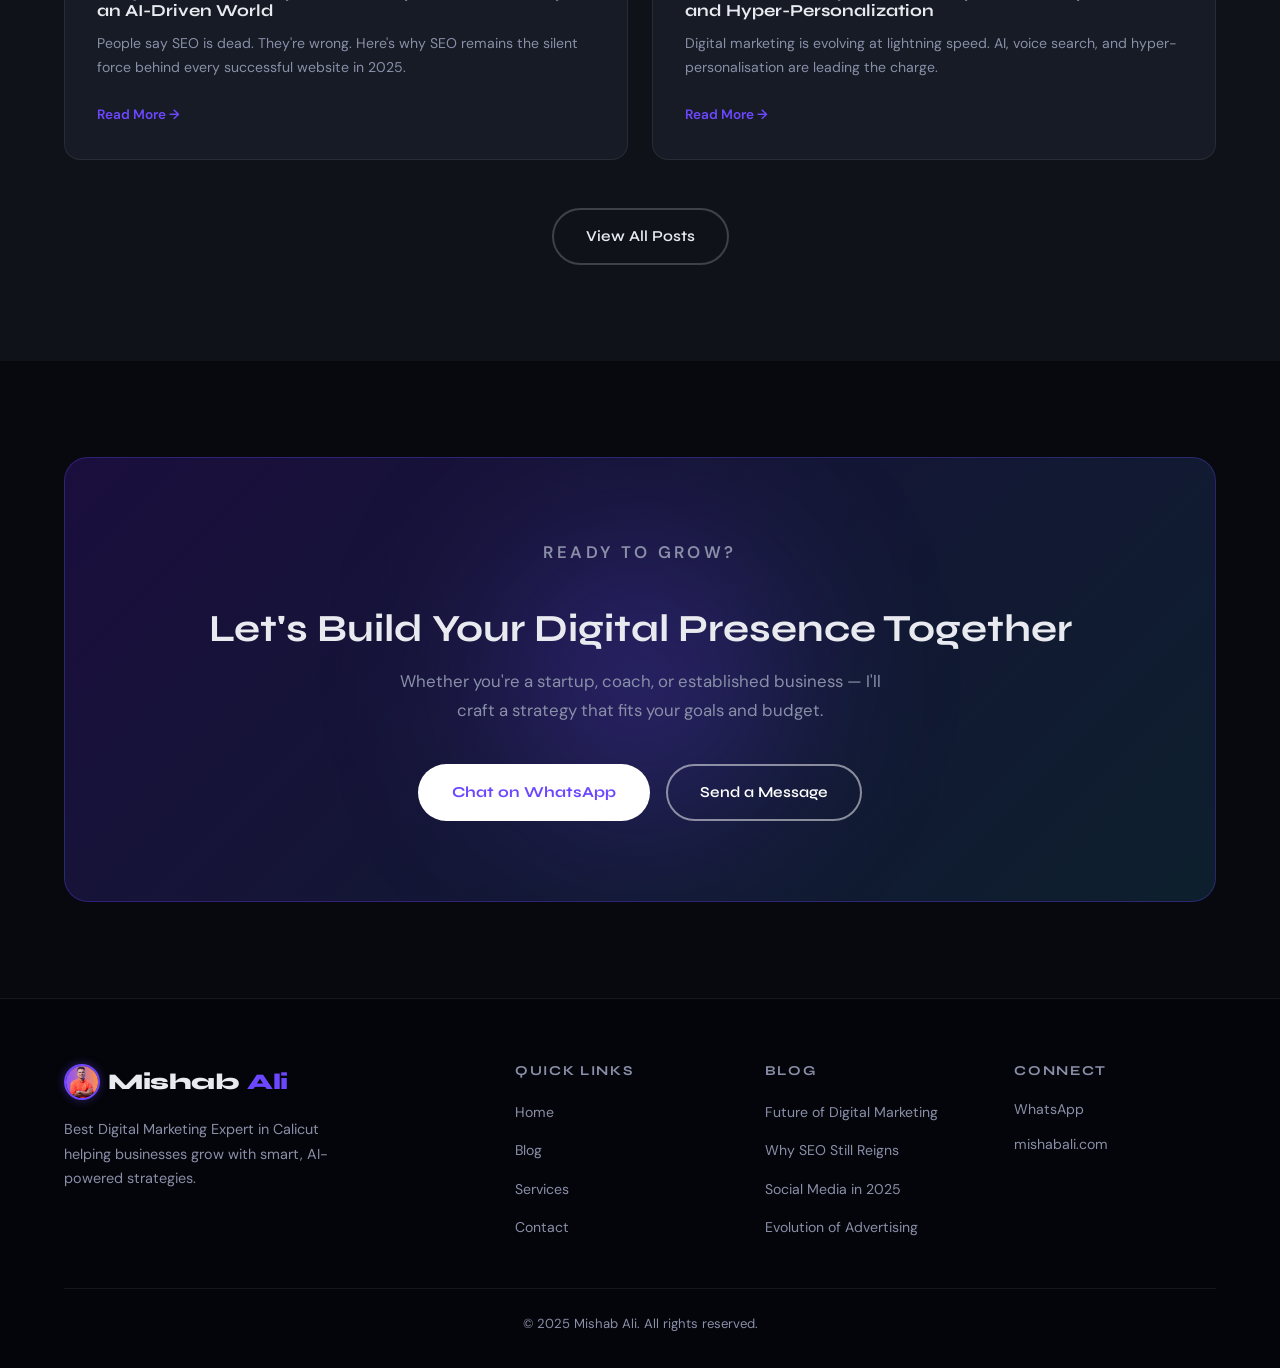
==== commit 5aabeabd: "403 Error Fixed for Some Blog Pages" ====
--- a/index.html
+++ b/index.html
@@ -1,412 +1,1023 @@
 <!DOCTYPE html>
 <html lang="en">
+
 <head>
   <meta charset="UTF-8" />
   <meta name="viewport" content="width=device-width, initial-scale=1.0" />
-  <meta name="description" content="Best Digital Marketing Expert in Calicut – Mishab Ali. Strategic digital marketing solutions that drive growth, engagement, and measurable ROI." />
-  <meta name="keywords" content="digital marketing expert calicut, freelance digital marketing strategist calicut, SEO, social media marketing Kerala" />
+  <meta name="description"
+    content="Best Digital Marketing Expert in Calicut – Mishab Ali. Strategic digital marketing solutions that drive growth, engagement, and measurable ROI." />
+  <meta name="keywords"
+    content="digital marketing expert calicut, freelance digital marketing strategist calicut, SEO, social media marketing Kerala" />
   <meta property="og:title" content="Mishab Ali – Digital Marketing Expert in Calicut" />
-  <meta property="og:description" content="Strategic digital marketing solutions that drive growth, engagement, and measurable ROI." />
+  <meta property="og:description"
+    content="Strategic digital marketing solutions that drive growth, engagement, and measurable ROI." />
   <meta property="og:type" content="website" />
   <title>Mishab Ali | Best Digital Marketing Expert in Calicut</title>
-  <link rel="icon" type="image/png" href="[data-uri]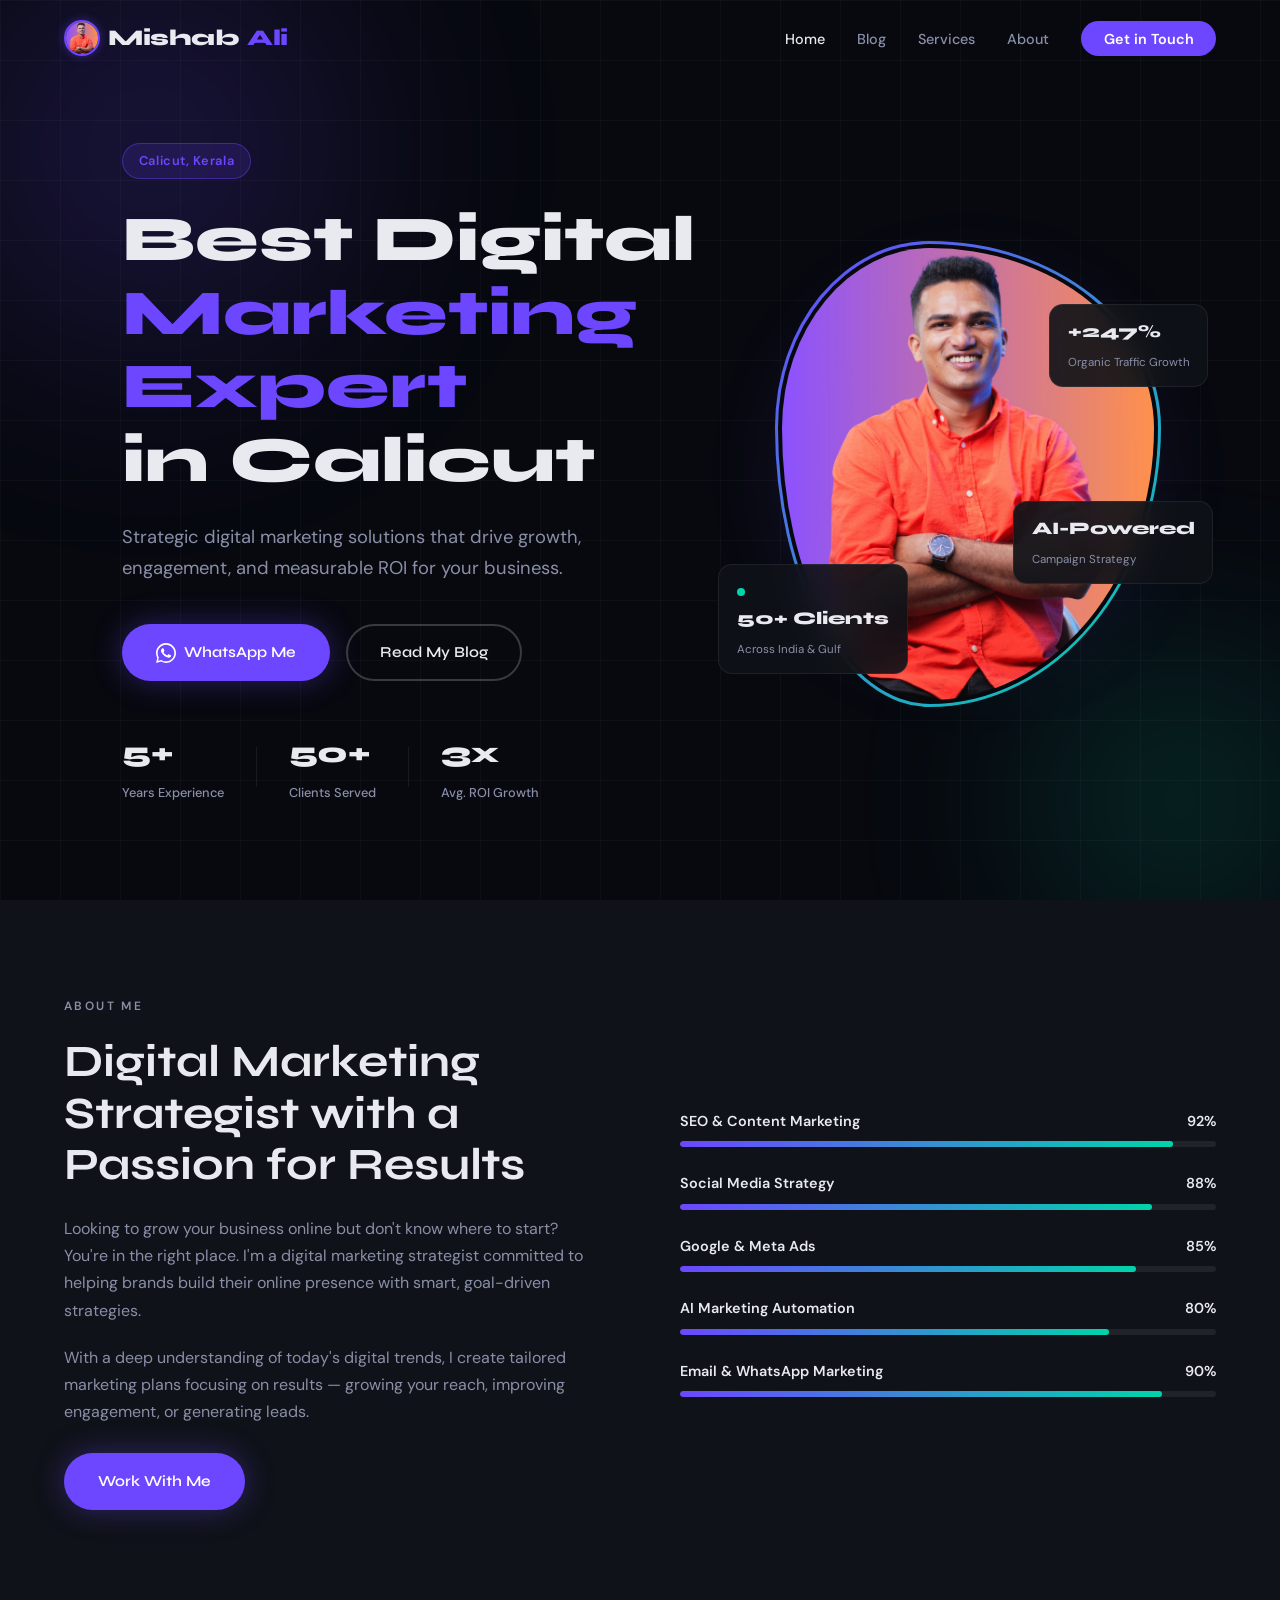
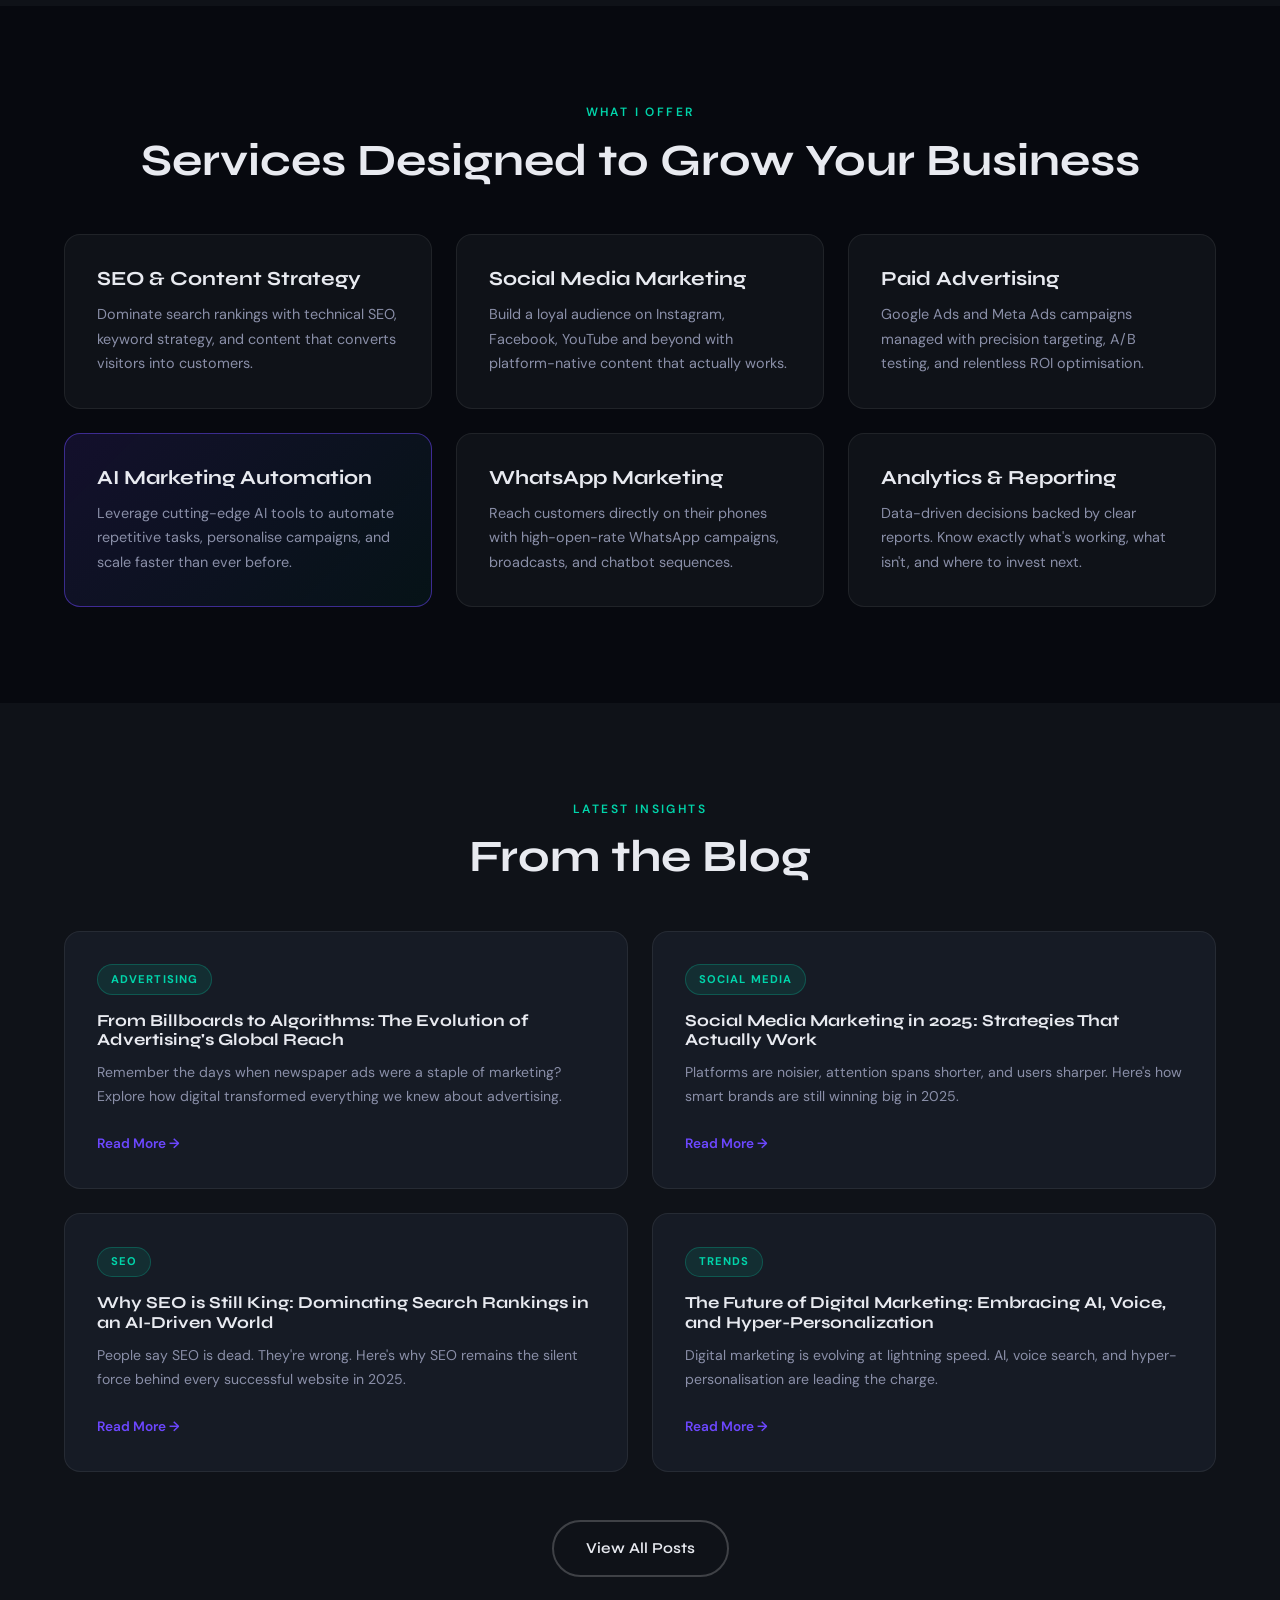
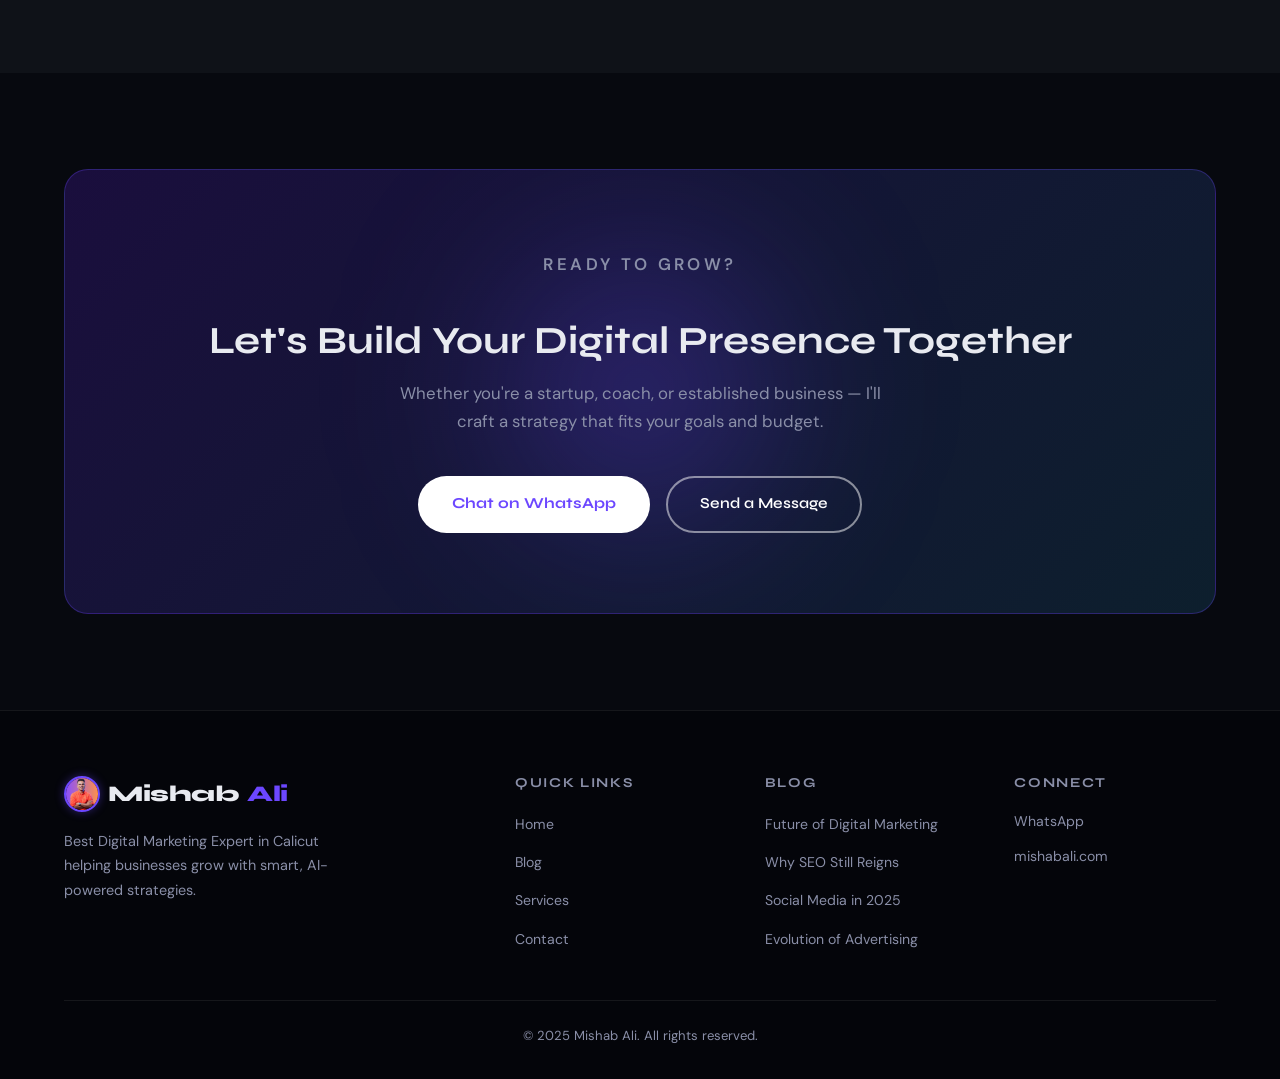
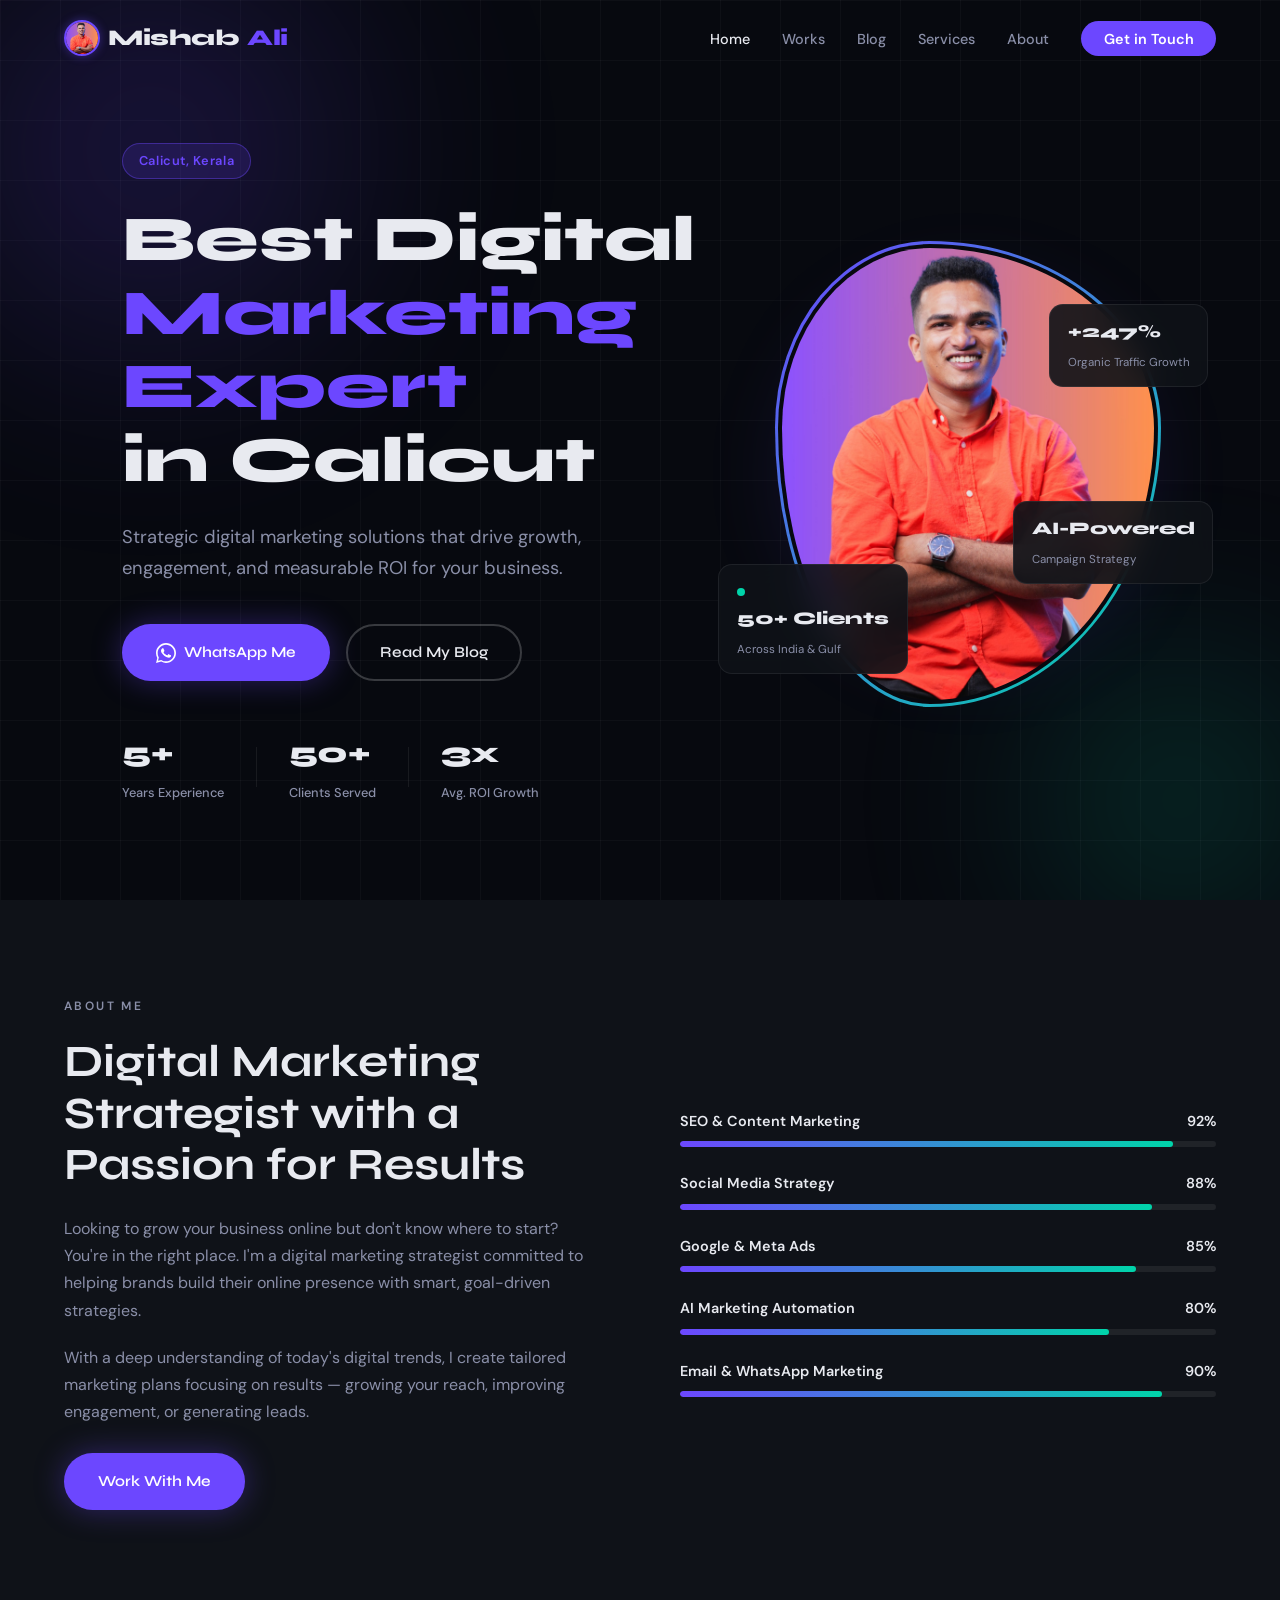
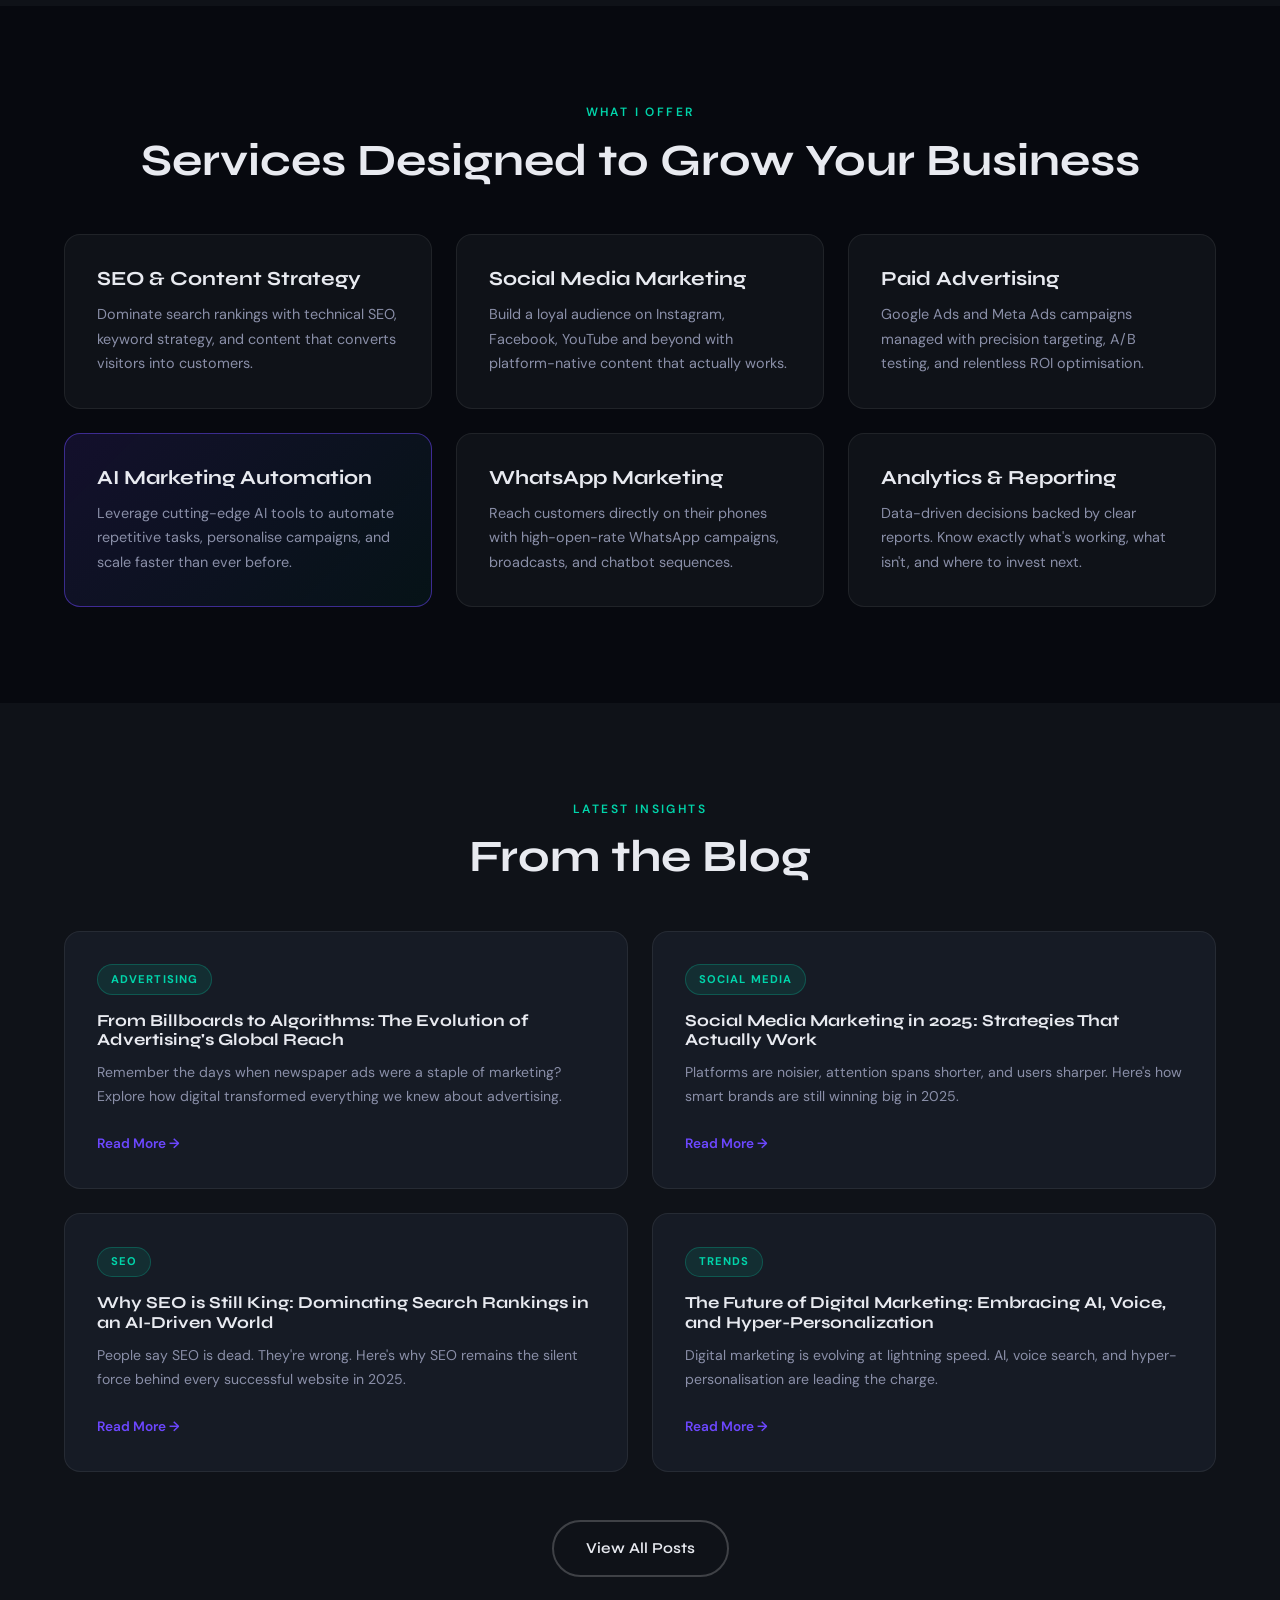
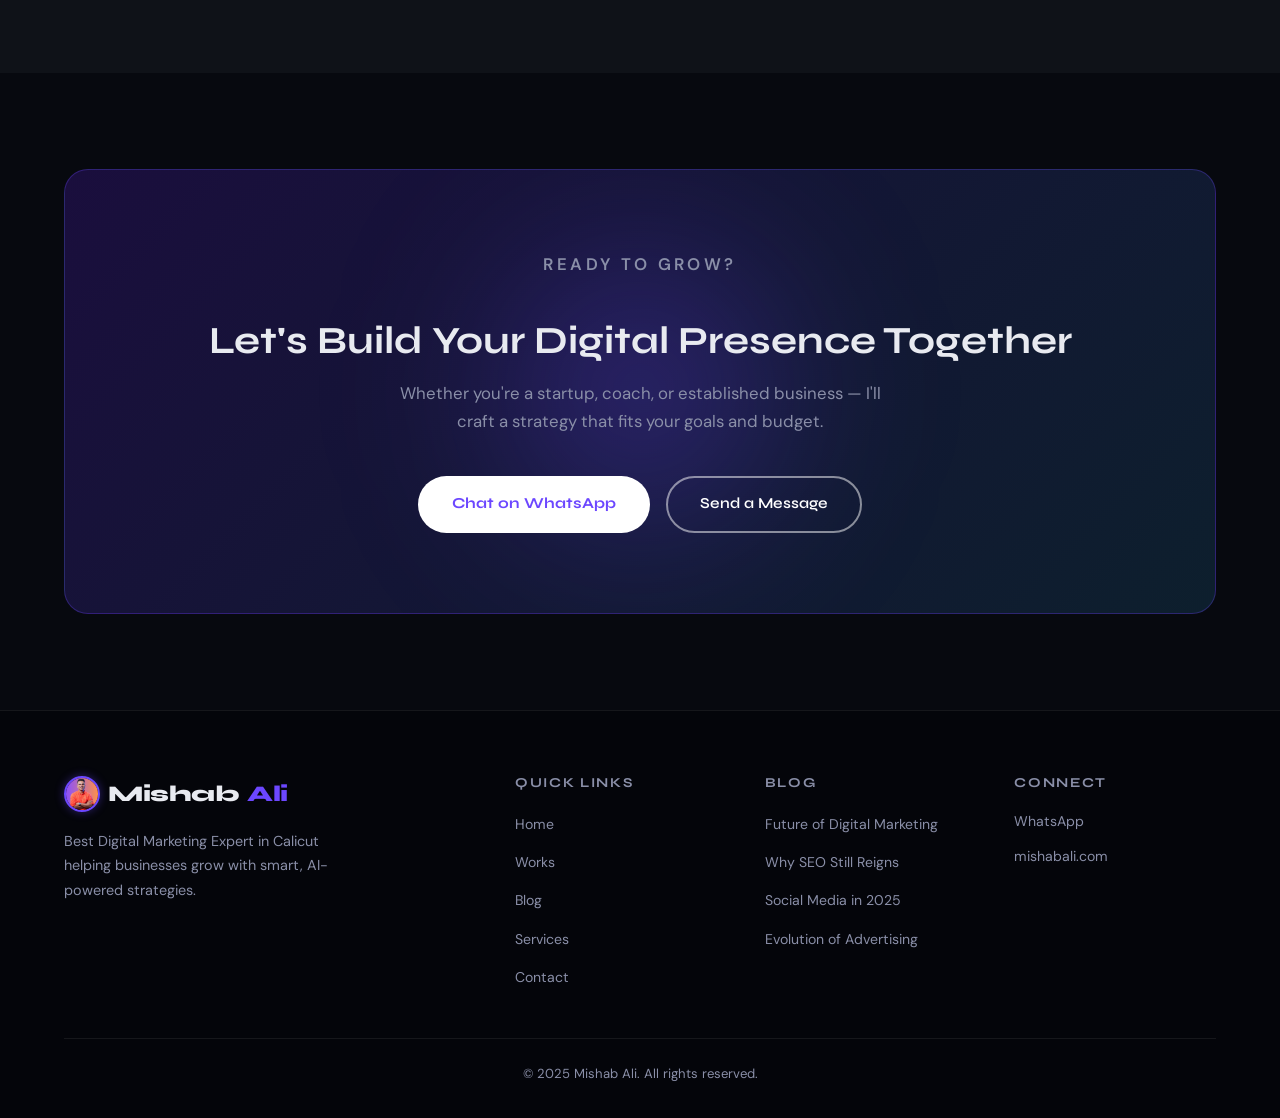
